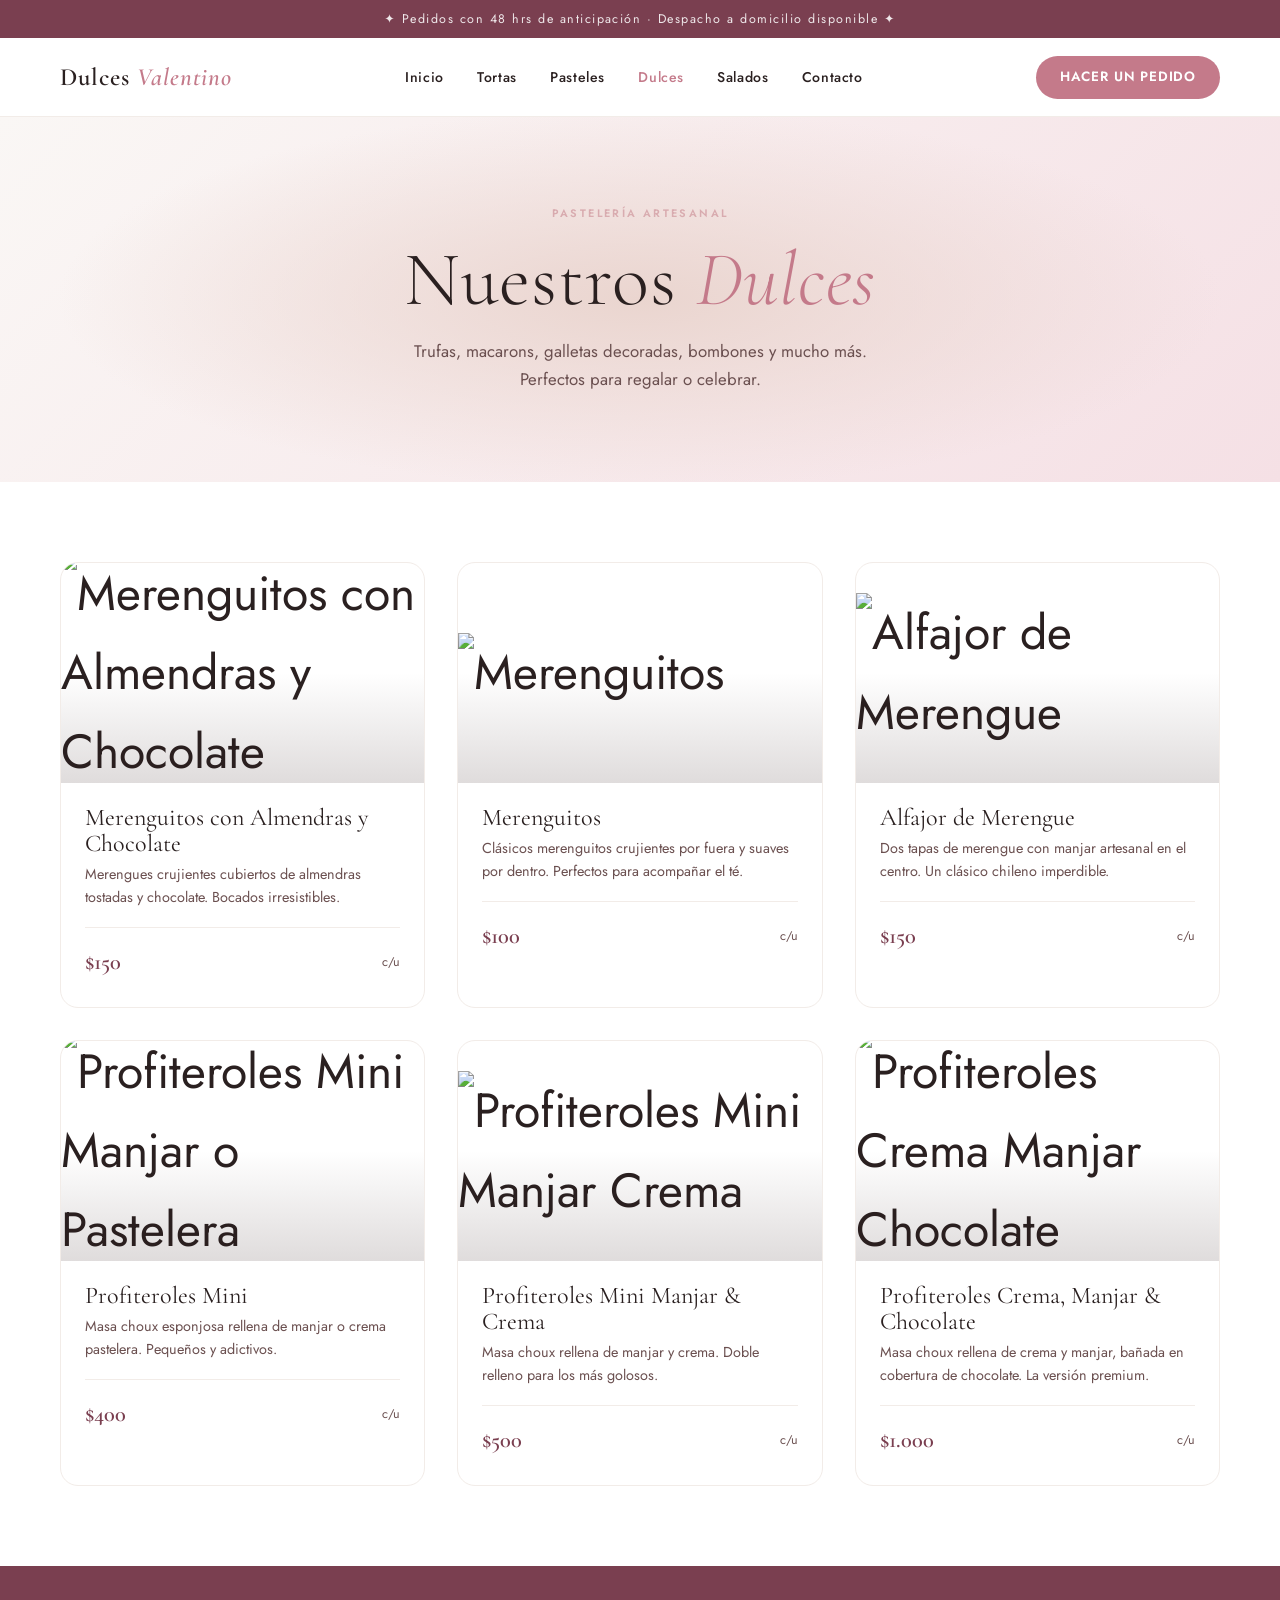
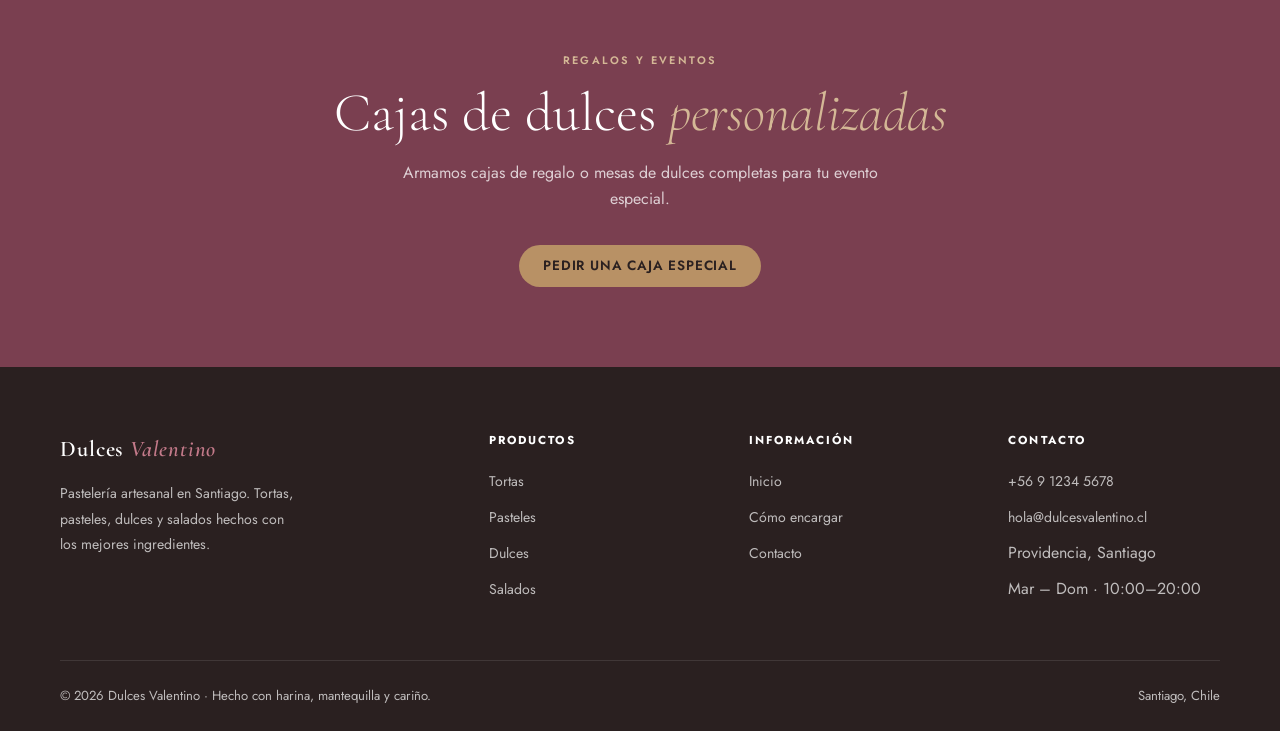
==== dulces.html @ b824f03c "first commit" ====
<!DOCTYPE html>
<html lang="es">
<head>
<meta charset="UTF-8" />
<meta name="viewport" content="width=device-width, initial-scale=1.0" />
<title>Dulces · Dulces Valentino</title>
<link rel="stylesheet" href="styles.css" />
</head>
<body>

<div class="topbar">✦ Pedidos con 48 hrs de anticipación · Despacho a domicilio disponible ✦</div>

<header>
  <div class="wrap header-inner">
    <a href="index.html" class="brand">Dulces <span>Valentino</span></a>
    <ul class="nav-main" id="navMenu">
      <li><a href="index.html">Inicio</a></li>
      <li><a href="tortas.html">Tortas</a></li>
      <li><a href="pasteles.html">Pasteles</a></li>
      <li><a href="dulces.html" class="active">Dulces</a></li>
      <li><a href="salados.html">Salados</a></li>
      <li><a href="index.html#encargo">Contacto</a></li>
    </ul>
    <div class="header-cta">
      <a href="index.html#encargo" class="btn btn-fill">Hacer un pedido</a>
      <button class="nav-toggle" id="navToggle" aria-label="Abrir menú" aria-expanded="false">☰</button>
    </div>
  </div>
</header>

<div class="page-hero bg-dulce">
  <div class="wrap">
    <span class="tag">Pastelería artesanal</span>
    <h1>Nuestros <em>Dulces</em></h1>
    <p>Trufas, macarons, galletas decoradas, bombones y mucho más. Perfectos para regalar o celebrar.</p>
  </div>
</div>

<main>
  <section>
    <div class="wrap">
      <div class="prod-grid">

        <article class="prod-card reveal">
          <div class="prod-img" style="padding:0;">
            <img src="https://blogger.googleusercontent.com/img/b/R29vZ2xl/AVvXsEiP_xEZCAAhlj56AYX_DCLSWxwuLfyEkrICOFIPRTPQEgS3PyS86KkxgISCyLfiIbcK1ZhzTq3Etgl2Ybj5b-CaQaU2SOemaUBcu5NK9Y-piJrgY5zckG22k-XplljmHx0UK5cLAZpEISg/s1600/tan+dulce+recetas-6.jpg" alt="Merenguitos con Almendras y Chocolate" loading="lazy" />
          </div>
          <div class="prod-body">
            <h3>Merenguitos con Almendras y Chocolate</h3>
            <p>Merengues crujientes cubiertos de almendras tostadas y chocolate. Bocados irresistibles.</p>
            <div class="prod-footer"><strong>$150</strong><small>c/u</small></div>
          </div>
        </article>

        <article class="prod-card reveal">
          <div class="prod-img" style="padding:0;">
            <img src="https://tpriesco.cl/cdn/shop/files/merenguitosconazucar.jpg?v=1758828245" alt="Merenguitos" loading="lazy" />
          </div>
          <div class="prod-body">
            <h3>Merenguitos</h3>
            <p>Clásicos merenguitos crujientes por fuera y suaves por dentro. Perfectos para acompañar el té.</p>
            <div class="prod-footer"><strong>$100</strong><small>c/u</small></div>
          </div>
        </article>

        <article class="prod-card reveal">
          <div class="prod-img" style="padding:0;">
            <img src="https://gourmet.iprospect.cl/wp-content/uploads/2025/08/Chilenito.jpg" alt="Alfajor de Merengue" loading="lazy" />
          </div>
          <div class="prod-body">
            <h3>Alfajor de Merengue</h3>
            <p>Dos tapas de merengue con manjar artesanal en el centro. Un clásico chileno imperdible.</p>
            <div class="prod-footer"><strong>$150</strong><small>c/u</small></div>
          </div>
        </article>

        <article class="prod-card reveal">
          <div class="prod-img" style="padding:0;">
            <img src="https://tofuu.getjusto.com/orioneat-local/resized2/bJGRMYfGoBv5eLxjx-300-x.webp" alt="Profiteroles Mini Manjar o Pastelera" loading="lazy" />
          </div>
          <div class="prod-body">
            <h3>Profiteroles Mini</h3>
            <p>Masa choux esponjosa rellena de manjar o crema pastelera. Pequeños y adictivos.</p>
            <div class="prod-footer"><strong>$400</strong><small>c/u</small></div>
          </div>
        </article>

        <article class="prod-card reveal">
          <div class="prod-img" style="padding:0;">
            <img src="https://cdnx.jumpseller.com/andres-perrier-eventos/image/49570206/IMG_20240608_095240.jpg?1717904639" alt="Profiteroles Mini Manjar Crema" loading="lazy" />
          </div>
          <div class="prod-body">
            <h3>Profiteroles Mini Manjar &amp; Crema</h3>
            <p>Masa choux rellena de manjar y crema. Doble relleno para los más golosos.</p>
            <div class="prod-footer"><strong>$500</strong><small>c/u</small></div>
          </div>
        </article>

        <article class="prod-card reveal">
          <div class="prod-img" style="padding:0;">
            <img src="https://www.homecookingadventure.com/wp-content/uploads/2022/01/chocolate_cream_puffs_main.jpg" alt="Profiteroles Crema Manjar Chocolate" loading="lazy" />
          </div>
          <div class="prod-body">
            <h3>Profiteroles Crema, Manjar &amp; Chocolate</h3>
            <p>Masa choux rellena de crema y manjar, bañada en cobertura de chocolate. La versión premium.</p>
            <div class="prod-footer"><strong>$1.000</strong><small>c/u</small></div>
          </div>
        </article>

      </div>
    </div>
  </section>

  <div class="cta-banner">
    <div class="wrap">
      <span class="tag" style="color:var(--gold-l);">Regalos y eventos</span>
      <h2>Cajas de dulces <em>personalizadas</em></h2>
      <p>Armamos cajas de regalo o mesas de dulces completas para tu evento especial.</p>
      <a href="index.html#encargo" class="btn btn-fill" style="background:var(--gold);color:var(--charcoal);">Pedir una caja especial</a>
    </div>
  </div>
</main>

<footer>
  <div class="wrap">
    <div class="footer-top">
      <div class="footer-brand">
        <a href="index.html" class="brand">Dulces <span>Valentino</span></a>
        <p>Pastelería artesanal en Santiago. Tortas, pasteles, dulces y salados hechos con los mejores ingredientes.</p>
      </div>
      <div class="footer-col">
        <h5>Productos</h5>
        <ul>
          <li><a href="tortas.html">Tortas</a></li>
          <li><a href="pasteles.html">Pasteles</a></li>
          <li><a href="dulces.html">Dulces</a></li>
          <li><a href="salados.html">Salados</a></li>
        </ul>
      </div>
      <div class="footer-col">
        <h5>Información</h5>
        <ul>
          <li><a href="index.html">Inicio</a></li>
          <li><a href="index.html#encargo">Cómo encargar</a></li>
          <li><a href="index.html#encargo">Contacto</a></li>
        </ul>
      </div>
      <div class="footer-col">
        <h5>Contacto</h5>
        <ul>
          <li><a href="tel:+56912345678">+56 9 1234 5678</a></li>
          <li><a href="mailto:hola@dulcesvalentino.cl">hola@dulcesvalentino.cl</a></li>
          <li>Providencia, Santiago</li>
          <li>Mar – Dom · 10:00–20:00</li>
        </ul>
      </div>
    </div>
    <div class="footer-bottom">
      <span>© 2026 Dulces Valentino · Hecho con harina, mantequilla y cariño.</span>
      <span>Santiago, Chile</span>
    </div>
  </div>
</footer>

<script src="nav.js"></script>
<script>
  const obs = new IntersectionObserver((entries) => {
    entries.forEach(e => { if (e.isIntersecting) { e.target.classList.add('in'); obs.unobserve(e.target); } });
  }, { threshold: 0.1 });
  document.querySelectorAll('.reveal').forEach(el => obs.observe(el));
</script>
</body>
</html>
---- styles.css ----
@import url('https://fonts.googleapis.com/css2?family=Cormorant+Garamond:ital,wght@0,300;0,400;0,600;1,300;1,400&family=Jost:wght@300;400;500;600&display=swap');

:root {
  --white:    #FFFFFF;
  --off:      #FAF7F5;
  --nude:     #F2ECE8;
  --blush:    #EAD5CF;
  --rose:     #C47A8A;
  --rose-d:   #A85E70;
  --mauve:    #7A3F50;
  --charcoal: #2A2020;
  --mid:      #6B5050;
  --gold:     #B89165;
  --gold-l:   #D4B896;
}

*, *::before, *::after { margin: 0; padding: 0; box-sizing: border-box; }
html { scroll-behavior: smooth; }
body {
  font-family: 'Jost', system-ui, sans-serif;
  background: var(--white);
  color: var(--charcoal);
  line-height: 1.65;
  -webkit-font-smoothing: antialiased;
  overflow-x: hidden;
}
h1, h2, h3, h4 {
  font-family: 'Cormorant Garamond', Georgia, serif;
  font-weight: 400;
  line-height: 1.1;
}
a { color: inherit; text-decoration: none; }
img { display: block; width: 100%; }
.wrap { width: min(1160px, 92vw); margin: 0 auto; }
.tag {
  display: inline-block;
  font-size: 0.68rem; letter-spacing: 0.22em; text-transform: uppercase;
  font-weight: 600; color: var(--rose); font-family: 'Jost', sans-serif;
  margin-bottom: 0.9rem;
}
.divider { width: 48px; height: 1.5px; background: var(--gold); margin: 0.9rem 0 1.4rem; }
.divider.center { margin: 0.9rem auto 1.4rem; }

/* ── TOPBAR ── */
.topbar {
  background: var(--mauve);
  color: rgba(255,255,255,0.88);
  text-align: center;
  font-size: 0.78rem;
  letter-spacing: 0.12em;
  padding: 0.55rem 1rem;
}

/* ── HEADER ── */
header {
  position: sticky; top: 0; z-index: 100;
  background: rgba(255,255,255,0.96);
  backdrop-filter: blur(12px);
  border-bottom: 1px solid var(--nude);
}
.header-inner {
  display: flex; align-items: center; justify-content: space-between;
  padding: 1.1rem 0; gap: 1.5rem;
}
.brand {
  font-family: 'Cormorant Garamond', serif;
  font-size: 1.55rem; font-weight: 600; letter-spacing: 0.04em;
  white-space: nowrap;
}
.brand span { color: var(--rose); font-style: italic; }
.nav-main {
  display: flex; align-items: center; gap: 0.3rem;
  list-style: none;
}
.nav-main li { position: relative; }
.nav-main > li > a {
  display: block; padding: 0.5rem 0.9rem;
  font-size: 0.88rem; font-weight: 500; letter-spacing: 0.04em;
  color: var(--charcoal); transition: color 0.2s;
}
.nav-main > li > a:hover,
.nav-main > li > a.active { color: var(--rose); }
.nav-main > li > a.has-drop::after {
  content: '›'; margin-left: 4px; font-size: 0.95rem;
  display: inline-block; transform: rotate(90deg); transition: transform 0.2s;
}
.nav-main > li:hover > a.has-drop::after { transform: rotate(270deg); }
.dropdown {
  display: none;
  position: absolute; top: 100%; left: 50%; transform: translateX(-50%);
  min-width: 200px;
  background: var(--white); border: 1px solid var(--nude);
  box-shadow: 0 16px 48px -8px rgba(42,32,32,0.12);
  border-radius: 10px; overflow: hidden; z-index: 200;
}
.nav-main li:hover .dropdown { display: block; }
.dropdown a {
  display: block; padding: 0.65rem 1.2rem;
  font-size: 0.86rem; font-weight: 400;
  transition: background 0.15s, color 0.15s;
}
.dropdown a:hover { background: var(--off); color: var(--rose); }
.header-cta { display: flex; align-items: center; gap: 0.8rem; flex-shrink: 0; }
.btn {
  display: inline-block; border-radius: 100px;
  font-family: 'Jost', sans-serif; font-size: 0.84rem;
  font-weight: 600; letter-spacing: 0.06em; text-transform: uppercase;
  padding: 0.65rem 1.5rem; cursor: pointer; border: none;
  transition: background 0.22s, transform 0.18s, color 0.22s;
}
.btn-fill { background: var(--rose); color: #fff; }
.btn-fill:hover { background: var(--rose-d); transform: translateY(-2px); }
.btn-outline { background: transparent; color: var(--charcoal); border: 1.5px solid rgba(42,32,32,0.28); }
.btn-outline:hover { background: var(--charcoal); color: #fff; }
.nav-toggle { display: none; background: none; border: none; cursor: pointer; font-size: 1.5rem; color: var(--charcoal); }

/* ── PAGE HERO (categorías) ── */
.page-hero {
  padding: clamp(3rem, 7vw, 5.5rem) 0;
  text-align: center; position: relative; overflow: hidden;
}
.page-hero::before {
  content: ''; position: absolute; inset: 0;
  background: radial-gradient(ellipse 70% 80% at 50% 50%, var(--blush) 0%, transparent 65%);
  pointer-events: none;
}
.page-hero .tag { display: block; }
.page-hero h1 {
  font-size: clamp(2.8rem, 6vw, 5rem);
  font-weight: 300; letter-spacing: 0.01em; position: relative; z-index: 1;
}
.page-hero h1 em { color: var(--rose); font-style: italic; }
.page-hero p {
  color: var(--mid); font-size: 1.05rem; max-width: 50ch;
  margin: 1rem auto 0; position: relative; z-index: 1;
}

/* ── PRODUCT GRID ── */
section { padding: clamp(3rem, 7vw, 5rem) 0; }
.section-head { text-align: center; max-width: 56ch; margin: 0 auto 3rem; }
.section-head h2 { font-size: clamp(2rem, 4vw, 3rem); font-weight: 300; }
.section-head p { color: var(--mid); font-size: 1rem; margin-top: 0.8rem; }
.prod-grid {
  display: grid;
  grid-template-columns: repeat(auto-fill, minmax(280px, 1fr));
  gap: 2rem;
}
.prod-card {
  background: var(--white); border-radius: 18px;
  border: 1px solid var(--nude); overflow: hidden;
  transition: transform 0.25s, box-shadow 0.25s;
}
.prod-card:hover { transform: translateY(-6px); box-shadow: 0 24px 48px -16px rgba(42,32,32,0.18); }
.prod-img {
  height: 220px;
  display: flex; align-items: center; justify-content: center;
  font-size: 3rem; position: relative; overflow: hidden;
}
.prod-img::after {
  content: ''; position: absolute; inset: 0;
  background: linear-gradient(to top, rgba(42,20,20,0.15) 0%, transparent 50%);
}
.prod-body { padding: 1.4rem 1.5rem 1.6rem; }
.prod-body h3 { font-size: 1.5rem; font-weight: 400; margin-bottom: 0.35rem; }
.prod-body p { font-size: 0.9rem; color: var(--mid); line-height: 1.6; }
.prod-footer {
  display: flex; justify-content: space-between; align-items: center;
  margin-top: 1.1rem; padding-top: 1rem; border-top: 1px solid var(--nude);
}
.prod-footer strong { font-family: 'Cormorant Garamond', serif; font-size: 1.4rem; font-weight: 600; color: var(--mauve); }
.prod-footer small { font-size: 0.78rem; color: var(--mid); }
.tag-badge {
  display: inline-block; font-size: 0.68rem; letter-spacing: 0.1em;
  text-transform: uppercase; font-weight: 600;
  padding: 0.25rem 0.65rem; border-radius: 100px;
  background: var(--blush); color: var(--mauve); margin-bottom: 0.5rem;
}

/* colores por categoría */
.c-torta  { background: linear-gradient(135deg, #C47A8A 0%, #7A3F50 100%); }
.c-pastel { background: linear-gradient(135deg, #D4B896 0%, #A87855 100%); }
.c-dulce  { background: linear-gradient(135deg, #EAD5CF 0%, #C47A8A 100%); }
.c-salado { background: linear-gradient(135deg, #A8B89A 0%, #5A7050 100%); }

/* bg categoría hero */
.bg-torta  { background: linear-gradient(135deg, var(--off) 0%, #F5E0E5 100%); }
.bg-pastel { background: linear-gradient(135deg, var(--off) 0%, #F5EAD8 100%); }
.bg-dulce  { background: linear-gradient(135deg, var(--off) 0%, #F5E0E5 100%); }
.bg-salado { background: linear-gradient(135deg, var(--off) 0%, #E5EFE0 100%); }

/* ── CTA BANNER ── */
.cta-banner {
  background: var(--mauve); color: #fff;
  text-align: center; padding: clamp(3rem, 7vw, 5rem) 0;
}
.cta-banner h2 { font-size: clamp(2rem, 4.5vw, 3.4rem); font-weight: 300; color: #fff; margin-bottom: 1rem; }
.cta-banner h2 em { color: var(--gold-l); }
.cta-banner p { color: rgba(255,255,255,0.75); font-size: 1rem; max-width: 48ch; margin: 0 auto 2rem; }

/* ── FOOTER ── */
footer { background: var(--charcoal); color: rgba(255,255,255,0.7); }
.footer-top {
  display: grid; grid-template-columns: 1.8fr 1fr 1fr 1fr;
  gap: 3rem; padding: 4rem 0 3rem;
}
.footer-brand .brand { color: #fff; font-size: 1.4rem; margin-bottom: 0.8rem; display: block; }
.footer-brand p { font-size: 0.88rem; line-height: 1.8; max-width: 30ch; }
.footer-col h5 {
  font-family: 'Jost', sans-serif; font-size: 0.72rem;
  letter-spacing: 0.18em; text-transform: uppercase;
  color: #fff; margin-bottom: 1.1rem;
}
.footer-col ul { list-style: none; }
.footer-col li { margin-bottom: 0.6rem; }
.footer-col a { font-size: 0.88rem; transition: color 0.2s; }
.footer-col a:hover { color: var(--gold-l); }
.footer-bottom {
  border-top: 1px solid rgba(255,255,255,0.1);
  padding: 1.5rem 0; display: flex;
  justify-content: space-between; align-items: center;
  font-size: 0.82rem; flex-wrap: wrap; gap: 0.5rem;
}
.footer-bottom a { color: var(--gold-l); }

/* ── REVEAL ── */
.reveal { opacity: 0; transform: translateY(24px); transition: opacity 0.65s ease, transform 0.65s ease; }
.reveal.in { opacity: 1; transform: none; }

/* ── RESPONSIVE ── */
@media (max-width: 960px) {
  .nav-main { display: none; }
  .nav-toggle { display: block; }
  .nav-main.open {
    display: flex; flex-direction: column;
    position: absolute; top: 100%; left: 0; right: 0;
    background: var(--white); border-bottom: 1px solid var(--nude);
    padding: 1.2rem 4vw 1.8rem; gap: 0;
    box-shadow: 0 12px 32px -8px rgba(42,32,32,0.12);
  }
  .nav-main.open li { width: 100%; }
  .nav-main.open > li > a { padding: 0.8rem 0; border-bottom: 1px solid var(--nude); }
  .dropdown { display: none !important; }
}
@media (max-width: 700px) {
  .footer-top { grid-template-columns: 1fr 1fr; }
  .prod-grid { grid-template-columns: 1fr; }
}
@media (max-width: 480px) {
  .footer-top { grid-template-columns: 1fr; }
}
@media (prefers-reduced-motion: reduce) {
  *, *::before, *::after { animation: none !important; transition: none !important; }
  .reveal { opacity: 1; transform: none; }
  html { scroll-behavior: auto; }
}
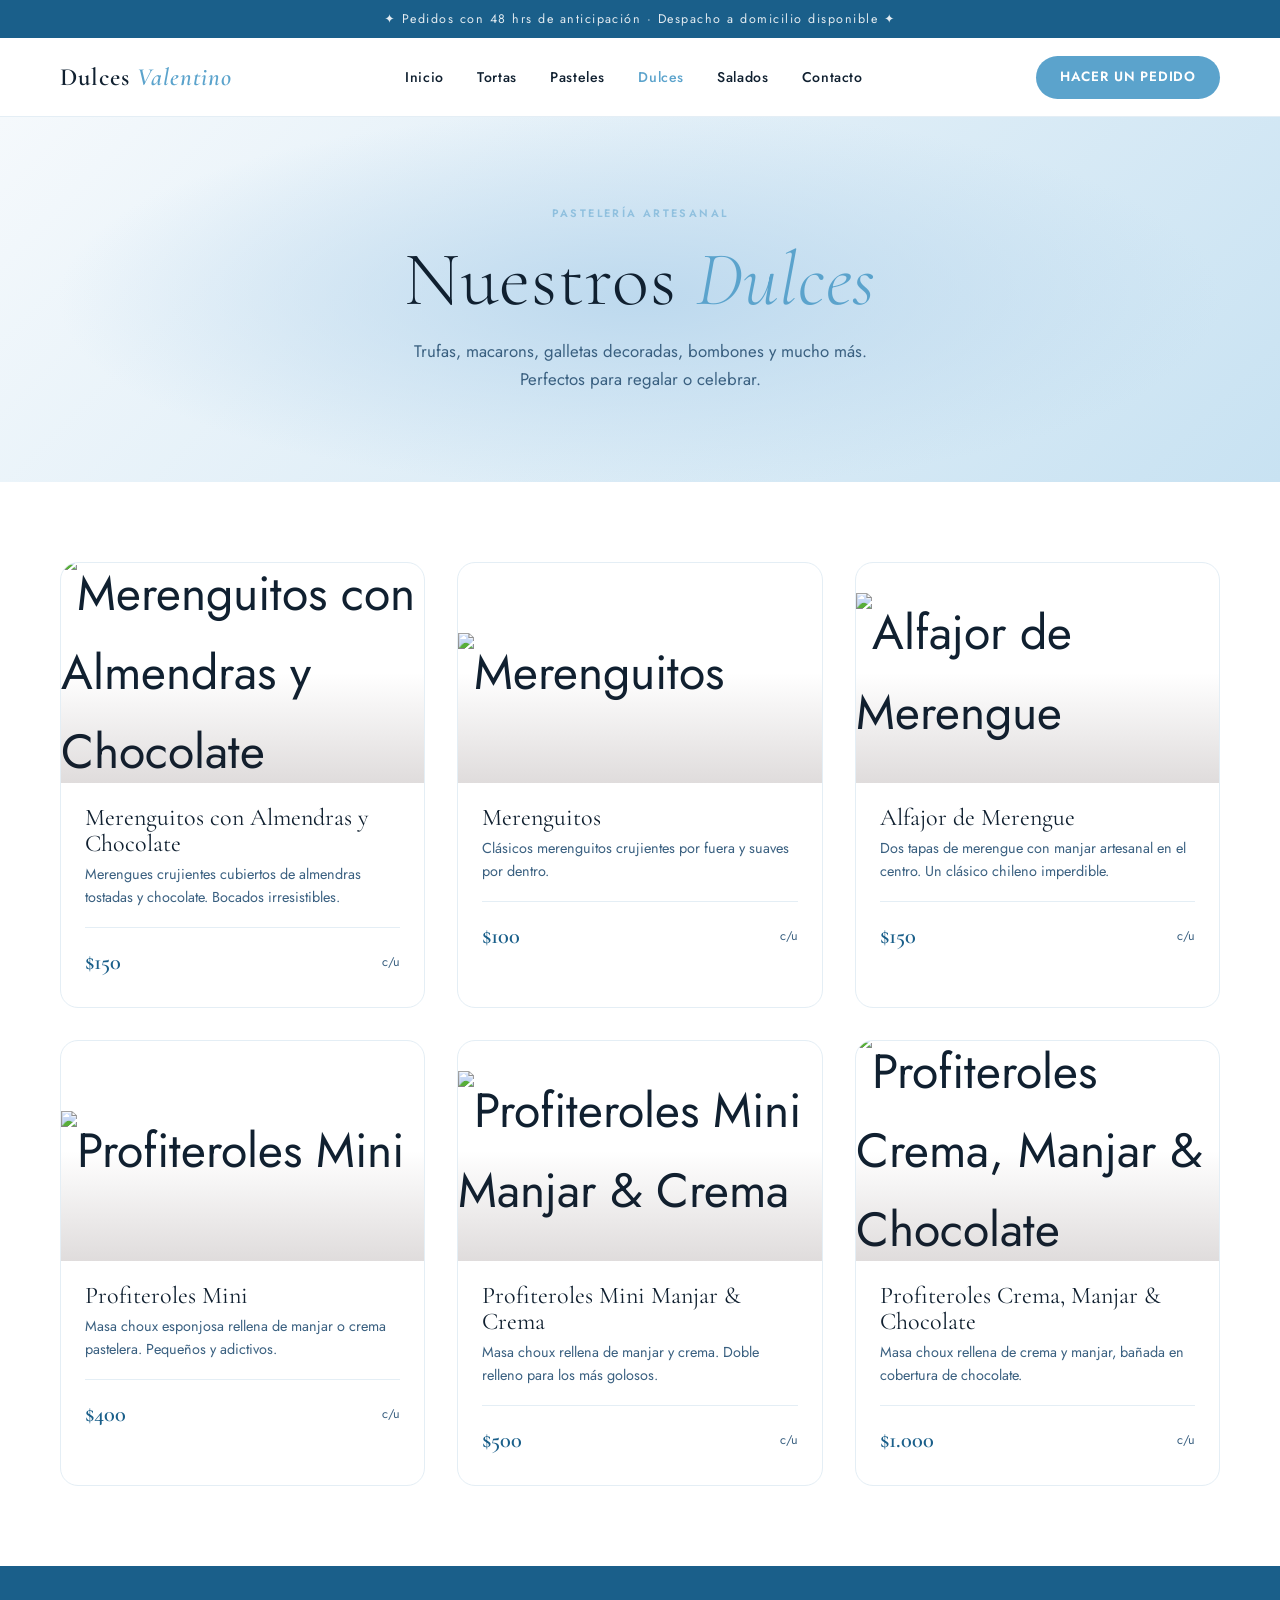
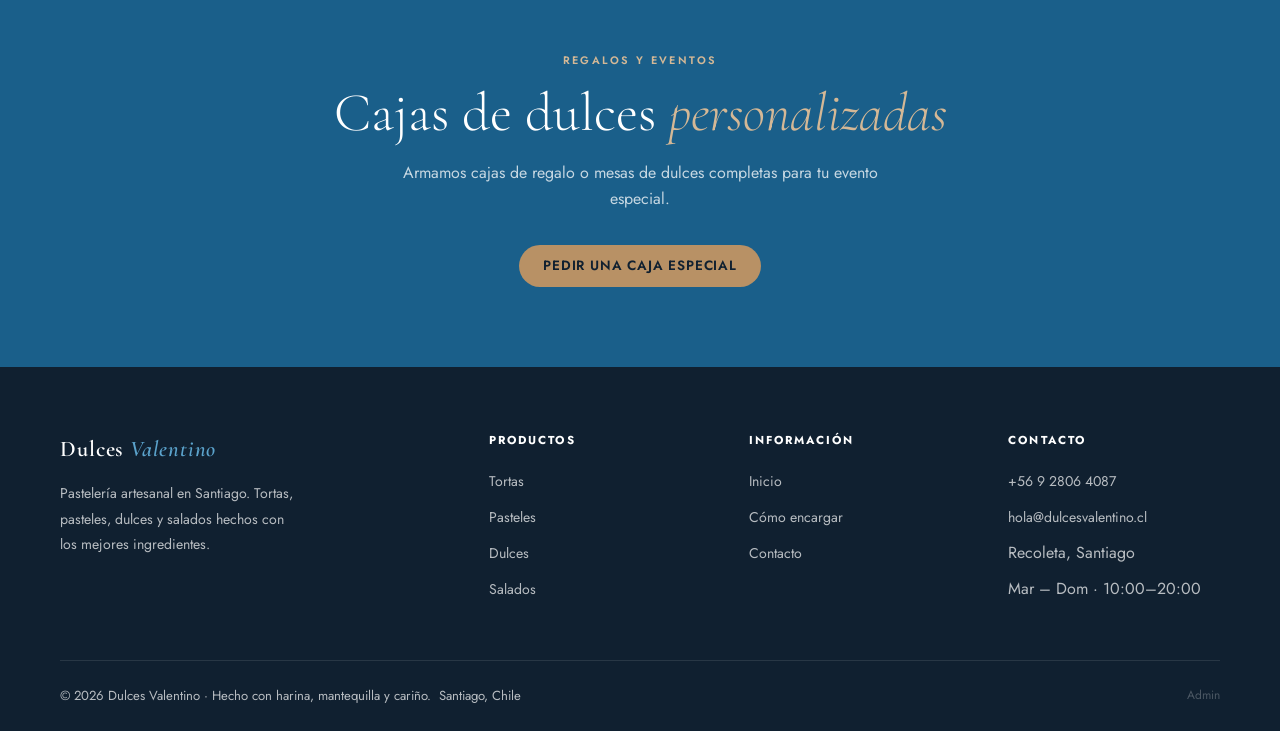
==== commit 51cfde5b: "panel de administrador / cambio de color" ====
--- a/dulces.html
+++ b/dulces.html
@@ -39,75 +39,7 @@
 <main>
   <section>
     <div class="wrap">
-      <div class="prod-grid">
-
-        <article class="prod-card reveal">
-          <div class="prod-img" style="padding:0;">
-            <img src="https://blogger.googleusercontent.com/img/b/R29vZ2xl/AVvXsEiP_xEZCAAhlj56AYX_DCLSWxwuLfyEkrICOFIPRTPQEgS3PyS86KkxgISCyLfiIbcK1ZhzTq3Etgl2Ybj5b-CaQaU2SOemaUBcu5NK9Y-piJrgY5zckG22k-XplljmHx0UK5cLAZpEISg/s1600/tan+dulce+recetas-6.jpg" alt="Merenguitos con Almendras y Chocolate" loading="lazy" />
-          </div>
-          <div class="prod-body">
-            <h3>Merenguitos con Almendras y Chocolate</h3>
-            <p>Merengues crujientes cubiertos de almendras tostadas y chocolate. Bocados irresistibles.</p>
-            <div class="prod-footer"><strong>$150</strong><small>c/u</small></div>
-          </div>
-        </article>
-
-        <article class="prod-card reveal">
-          <div class="prod-img" style="padding:0;">
-            <img src="https://tpriesco.cl/cdn/shop/files/merenguitosconazucar.jpg?v=1758828245" alt="Merenguitos" loading="lazy" />
-          </div>
-          <div class="prod-body">
-            <h3>Merenguitos</h3>
-            <p>Clásicos merenguitos crujientes por fuera y suaves por dentro. Perfectos para acompañar el té.</p>
-            <div class="prod-footer"><strong>$100</strong><small>c/u</small></div>
-          </div>
-        </article>
-
-        <article class="prod-card reveal">
-          <div class="prod-img" style="padding:0;">
-            <img src="https://gourmet.iprospect.cl/wp-content/uploads/2025/08/Chilenito.jpg" alt="Alfajor de Merengue" loading="lazy" />
-          </div>
-          <div class="prod-body">
-            <h3>Alfajor de Merengue</h3>
-            <p>Dos tapas de merengue con manjar artesanal en el centro. Un clásico chileno imperdible.</p>
-            <div class="prod-footer"><strong>$150</strong><small>c/u</small></div>
-          </div>
-        </article>
-
-        <article class="prod-card reveal">
-          <div class="prod-img" style="padding:0;">
-            <img src="https://tofuu.getjusto.com/orioneat-local/resized2/bJGRMYfGoBv5eLxjx-300-x.webp" alt="Profiteroles Mini Manjar o Pastelera" loading="lazy" />
-          </div>
-          <div class="prod-body">
-            <h3>Profiteroles Mini</h3>
-            <p>Masa choux esponjosa rellena de manjar o crema pastelera. Pequeños y adictivos.</p>
-            <div class="prod-footer"><strong>$400</strong><small>c/u</small></div>
-          </div>
-        </article>
-
-        <article class="prod-card reveal">
-          <div class="prod-img" style="padding:0;">
-            <img src="https://cdnx.jumpseller.com/andres-perrier-eventos/image/49570206/IMG_20240608_095240.jpg?1717904639" alt="Profiteroles Mini Manjar Crema" loading="lazy" />
-          </div>
-          <div class="prod-body">
-            <h3>Profiteroles Mini Manjar &amp; Crema</h3>
-            <p>Masa choux rellena de manjar y crema. Doble relleno para los más golosos.</p>
-            <div class="prod-footer"><strong>$500</strong><small>c/u</small></div>
-          </div>
-        </article>
-
-        <article class="prod-card reveal">
-          <div class="prod-img" style="padding:0;">
-            <img src="https://www.homecookingadventure.com/wp-content/uploads/2022/01/chocolate_cream_puffs_main.jpg" alt="Profiteroles Crema Manjar Chocolate" loading="lazy" />
-          </div>
-          <div class="prod-body">
-            <h3>Profiteroles Crema, Manjar &amp; Chocolate</h3>
-            <p>Masa choux rellena de crema y manjar, bañada en cobertura de chocolate. La versión premium.</p>
-            <div class="prod-footer"><strong>$1.000</strong><small>c/u</small></div>
-          </div>
-        </article>
-
-      </div>
+      <div class="prod-grid" id="prod-grid"></div>
     </div>
   </section>
 
@@ -148,9 +80,9 @@
       <div class="footer-col">
         <h5>Contacto</h5>
         <ul>
-          <li><a href="tel:+56912345678">+56 9 1234 5678</a></li>
+          <li><a href="tel:+56928064087">+56 9 2806 4087</a></li>
           <li><a href="mailto:hola@dulcesvalentino.cl">hola@dulcesvalentino.cl</a></li>
-          <li>Providencia, Santiago</li>
+          <li>Recoleta, Santiago</li>
           <li>Mar – Dom · 10:00–20:00</li>
         </ul>
       </div>
@@ -158,16 +90,13 @@
     <div class="footer-bottom">
       <span>© 2026 Dulces Valentino · Hecho con harina, mantequilla y cariño.</span>
       <span>Santiago, Chile</span>
+      <a href="admin.html" style="color:rgba(255,255,255,0.25);font-size:0.75rem;margin-left:auto;">Admin</a>
     </div>
   </div>
 </footer>
 
 <script src="nav.js"></script>
-<script>
-  const obs = new IntersectionObserver((entries) => {
-    entries.forEach(e => { if (e.isIntersecting) { e.target.classList.add('in'); obs.unobserve(e.target); } });
-  }, { threshold: 0.1 });
-  document.querySelectorAll('.reveal').forEach(el => obs.observe(el));
-</script>
+<script src="products.js"></script>
+<script>DV.renderGrid('prod-grid','dulces');</script>
 </body>
 </html>
--- a/styles.css
+++ b/styles.css
@@ -2,14 +2,14 @@
 
 :root {
   --white:    #FFFFFF;
-  --off:      #FAF7F5;
-  --nude:     #F2ECE8;
-  --blush:    #EAD5CF;
-  --rose:     #C47A8A;
-  --rose-d:   #A85E70;
-  --mauve:    #7A3F50;
-  --charcoal: #2A2020;
-  --mid:      #6B5050;
+  --off:      #F5F9FC;
+  --nude:     #E4EEF5;
+  --blush:    #BDD9EE;
+  --rose:     #5BA3CC;
+  --rose-d:   #3B83AB;
+  --mauve:    #1A5F8A;
+  --charcoal: #102030;
+  --mid:      #3A6080;
   --gold:     #B89165;
   --gold-l:   #D4B896;
 }
@@ -177,16 +177,16 @@
 }
 
 /* colores por categoría */
-.c-torta  { background: linear-gradient(135deg, #C47A8A 0%, #7A3F50 100%); }
-.c-pastel { background: linear-gradient(135deg, #D4B896 0%, #A87855 100%); }
-.c-dulce  { background: linear-gradient(135deg, #EAD5CF 0%, #C47A8A 100%); }
-.c-salado { background: linear-gradient(135deg, #A8B89A 0%, #5A7050 100%); }
+.c-torta  { background: linear-gradient(135deg, #5BA3CC 0%, #1A5F8A 100%); }
+.c-pastel { background: linear-gradient(135deg, #7BBDDE 0%, #3B83AB 100%); }
+.c-dulce  { background: linear-gradient(135deg, #BDD9EE 0%, #5BA3CC 100%); }
+.c-salado { background: linear-gradient(135deg, #A8C8DC 0%, #2A7090 100%); }
 
 /* bg categoría hero */
-.bg-torta  { background: linear-gradient(135deg, var(--off) 0%, #F5E0E5 100%); }
-.bg-pastel { background: linear-gradient(135deg, var(--off) 0%, #F5EAD8 100%); }
-.bg-dulce  { background: linear-gradient(135deg, var(--off) 0%, #F5E0E5 100%); }
-.bg-salado { background: linear-gradient(135deg, var(--off) 0%, #E5EFE0 100%); }
+.bg-torta  { background: linear-gradient(135deg, var(--off) 0%, #D0E8F5 100%); }
+.bg-pastel { background: linear-gradient(135deg, var(--off) 0%, #D5EAF5 100%); }
+.bg-dulce  { background: linear-gradient(135deg, var(--off) 0%, #C8E2F2 100%); }
+.bg-salado { background: linear-gradient(135deg, var(--off) 0%, #C5DCE8 100%); }
 
 /* ── CTA BANNER ── */
 .cta-banner {
@@ -226,7 +226,16 @@
 .reveal { opacity: 0; transform: translateY(24px); transition: opacity 0.65s ease, transform 0.65s ease; }
 .reveal.in { opacity: 1; transform: none; }
 
+/* ── PRICE TABLE ── */
+.price-table { width:100%; border-collapse:collapse; margin-top:1rem; }
+.price-table tr { border-top:1px solid var(--nude); }
+.price-table td { padding:0.45rem 0; font-size:0.9rem; color:var(--mid); }
+.price-table td:last-child { text-align:right; font-family:'Cormorant Garamond',serif; font-size:1.15rem; font-weight:600; color:var(--mauve); }
+.empty-msg { color:var(--mid); padding:3rem 0; text-align:center; font-size:1.05rem; grid-column:1/-1; }
+
 /* ── RESPONSIVE ── */
+
+/* Tablet */
 @media (max-width: 960px) {
   .nav-main { display: none; }
   .nav-toggle { display: block; }
@@ -234,20 +243,56 @@
     display: flex; flex-direction: column;
     position: absolute; top: 100%; left: 0; right: 0;
     background: var(--white); border-bottom: 1px solid var(--nude);
-    padding: 1.2rem 4vw 1.8rem; gap: 0;
+    padding: 1.2rem 5vw 2rem; gap: 0;
     box-shadow: 0 12px 32px -8px rgba(42,32,32,0.12);
+    z-index: 300;
   }
   .nav-main.open li { width: 100%; }
-  .nav-main.open > li > a { padding: 0.8rem 0; border-bottom: 1px solid var(--nude); }
+  .nav-main.open > li > a {
+    padding: 0.9rem 0; font-size: 1rem;
+    border-bottom: 1px solid var(--nude);
+  }
   .dropdown { display: none !important; }
-}
-@media (max-width: 700px) {
-  .footer-top { grid-template-columns: 1fr 1fr; }
-  .prod-grid { grid-template-columns: 1fr; }
-}
-@media (max-width: 480px) {
-  .footer-top { grid-template-columns: 1fr; }
-}
+
+  .page-hero { padding: clamp(2.5rem, 6vw, 4rem) 0; }
+  .prod-grid { grid-template-columns: repeat(2, 1fr); gap: 1.2rem; }
+  .footer-top { grid-template-columns: 1fr 1fr; gap: 2rem; }
+}
+
+/* Mobile */
+@media (max-width: 640px) {
+  .topbar { font-size: 0.7rem; padding: 0.45rem 1rem; }
+
+  .brand { font-size: 1.3rem; }
+  .header-inner { padding: 0.9rem 0; }
+  .btn { padding: 0.6rem 1.2rem; font-size: 0.8rem; }
+
+  .page-hero h1 { font-size: clamp(2.2rem, 9vw, 3rem); }
+  .page-hero p { font-size: 0.95rem; }
+
+  .prod-grid { grid-template-columns: 1fr; gap: 1.2rem; }
+  .prod-img { height: 200px; }
+
+  .price-table td { font-size: 0.88rem; padding: 0.4rem 0; }
+  .price-table td:last-child { font-size: 1.05rem; }
+
+  section { padding: 2.5rem 0; }
+
+  .cta-banner { padding: 2.5rem 0; }
+  .cta-banner h2 { font-size: clamp(1.8rem, 7vw, 2.4rem); }
+  .cta-banner p { font-size: 0.92rem; }
+
+  .footer-top { grid-template-columns: 1fr; gap: 1.8rem; padding: 2.5rem 0 2rem; }
+  .footer-bottom { flex-direction: column; text-align: center; gap: 0.3rem; font-size: 0.78rem; }
+}
+
+/* Mobile pequeño */
+@media (max-width: 400px) {
+  .wrap { width: 94vw; }
+  .page-hero h1 { font-size: 2rem; }
+  .prod-body h3 { font-size: 1.3rem; }
+}
+
 @media (prefers-reduced-motion: reduce) {
   *, *::before, *::after { animation: none !important; transition: none !important; }
   .reveal { opacity: 1; transform: none; }
